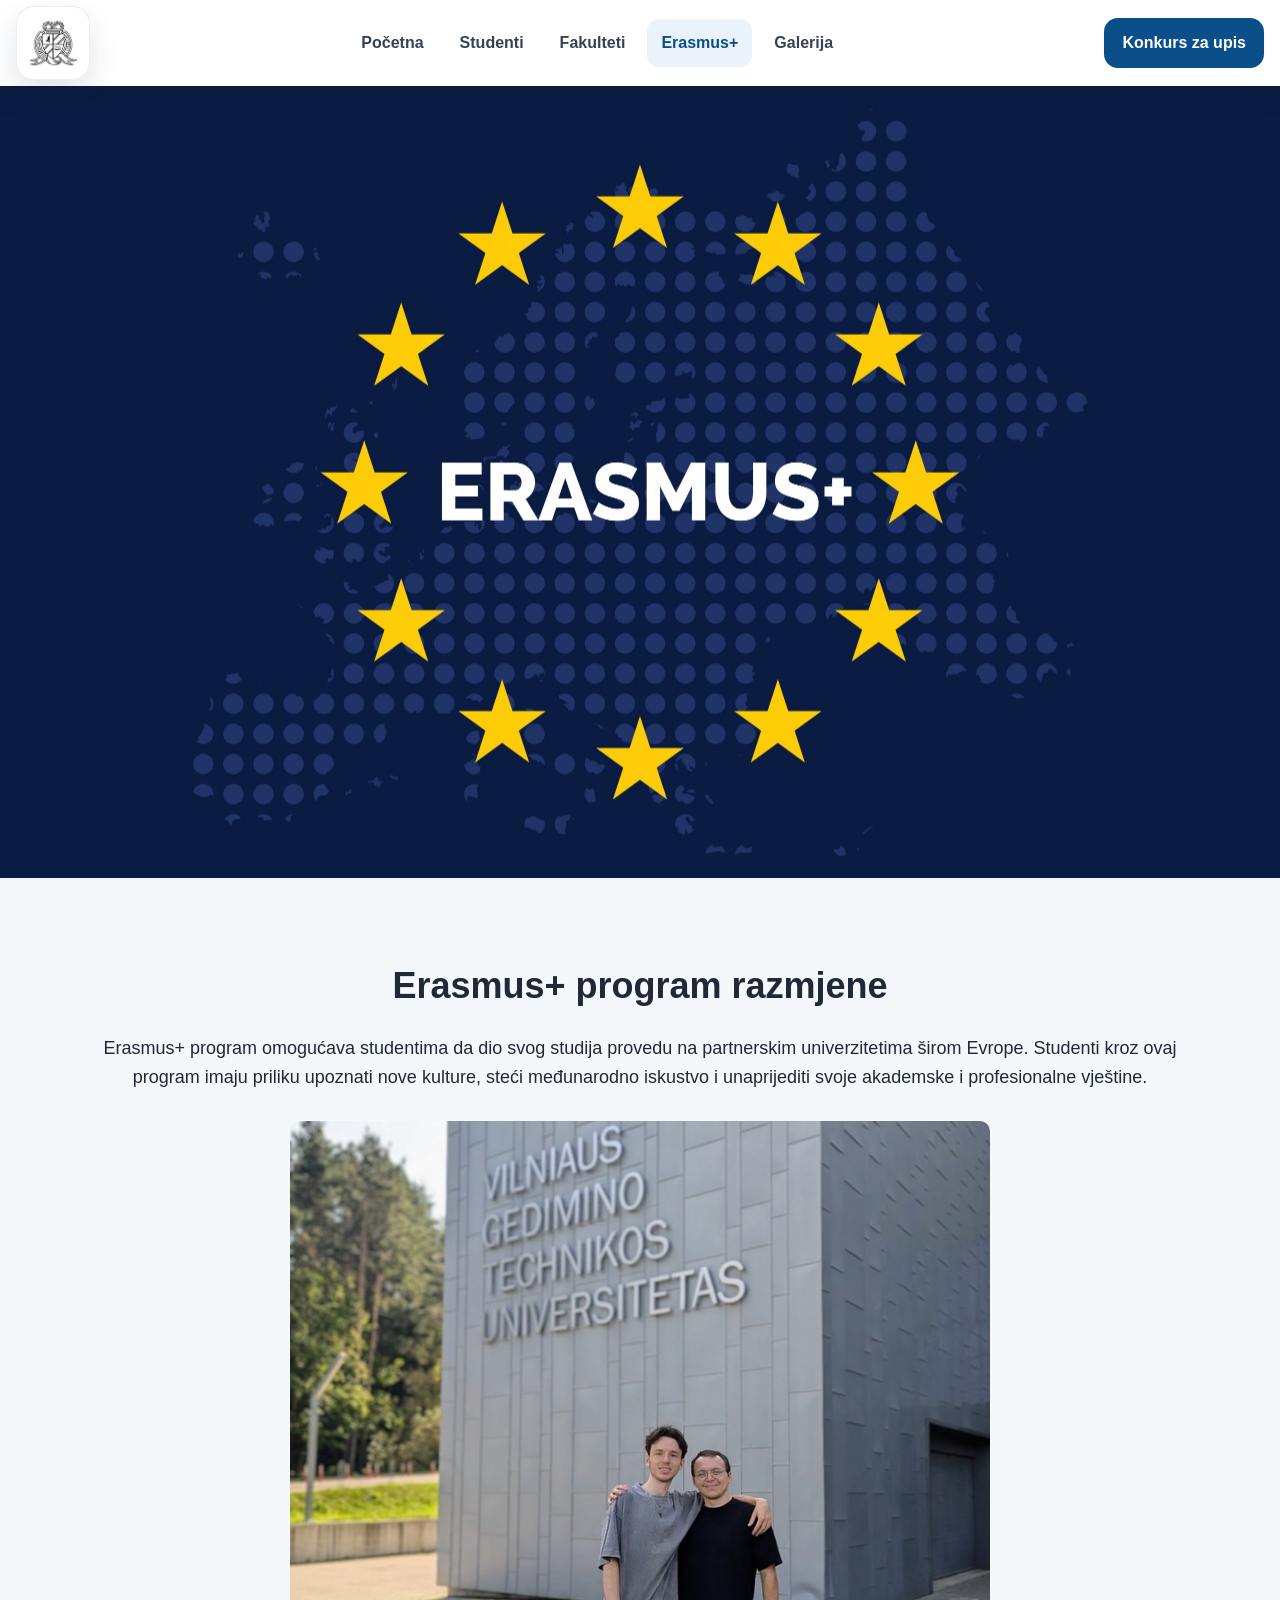
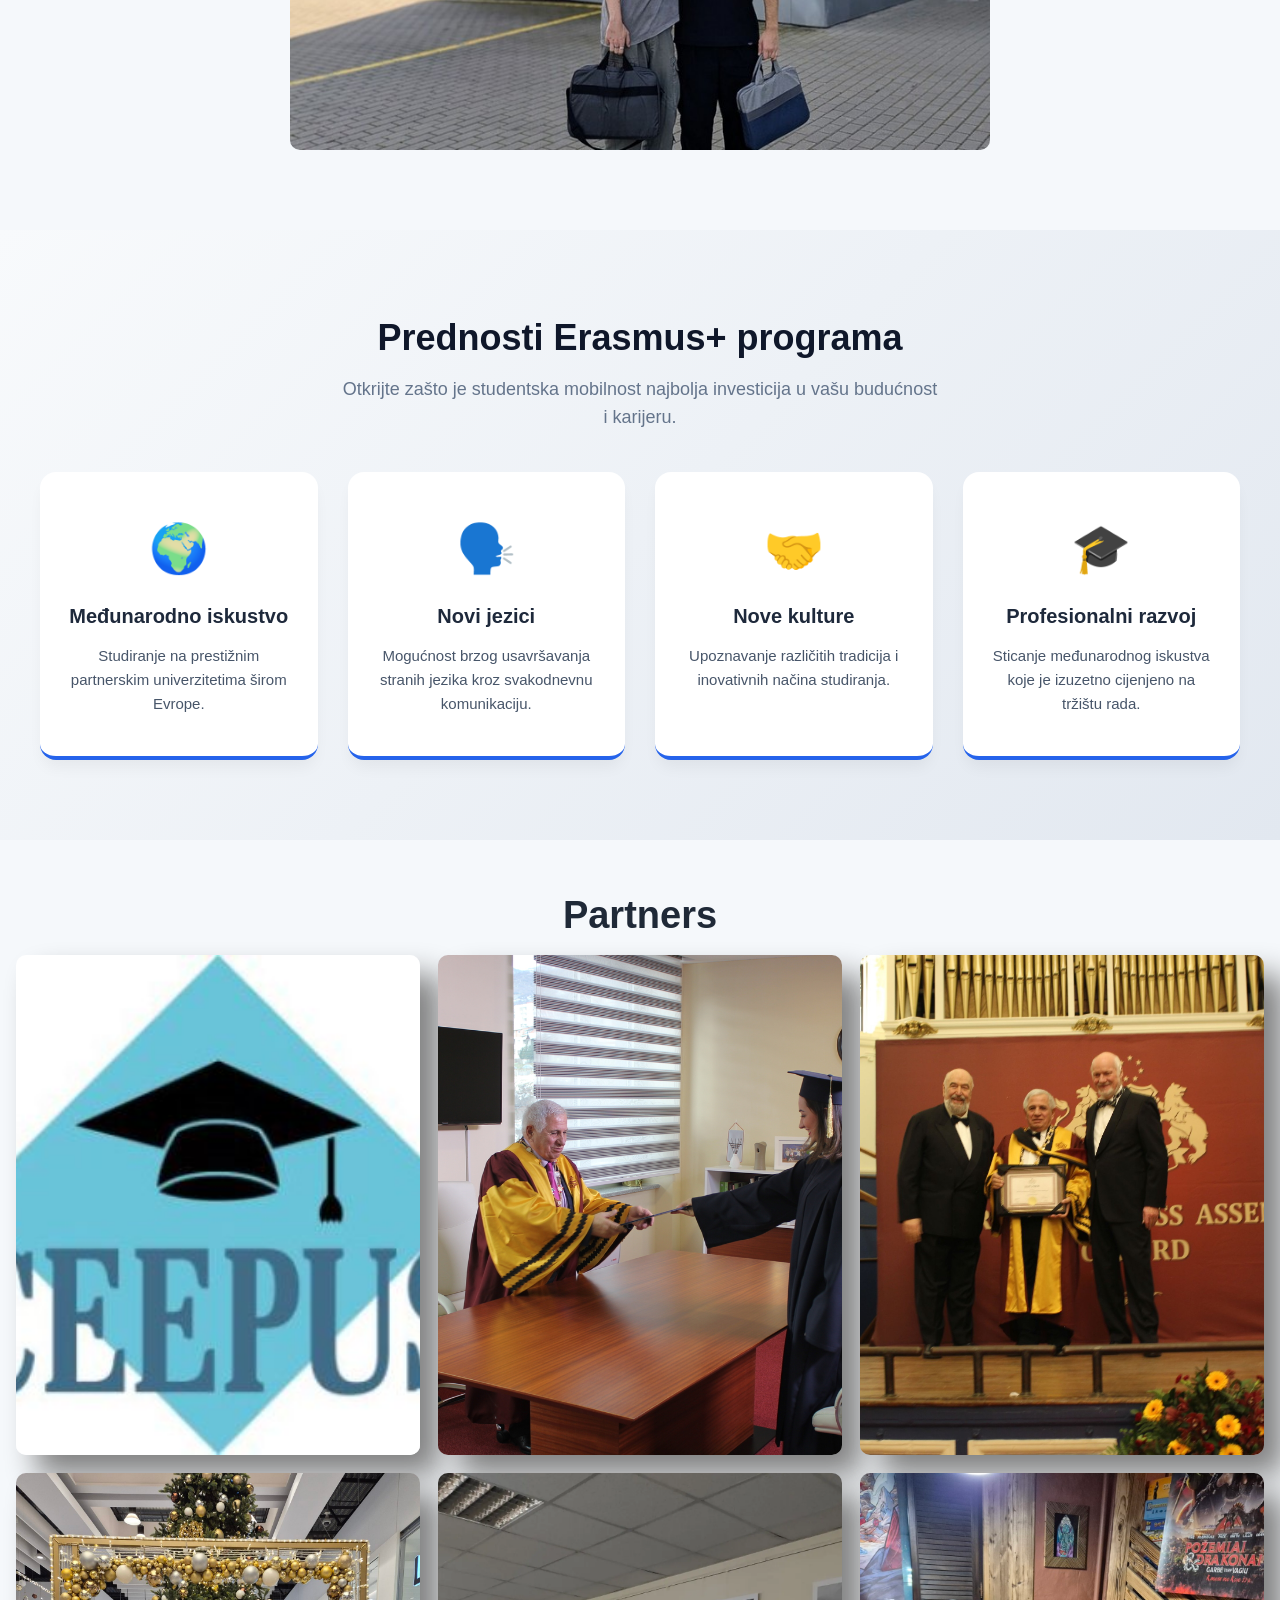
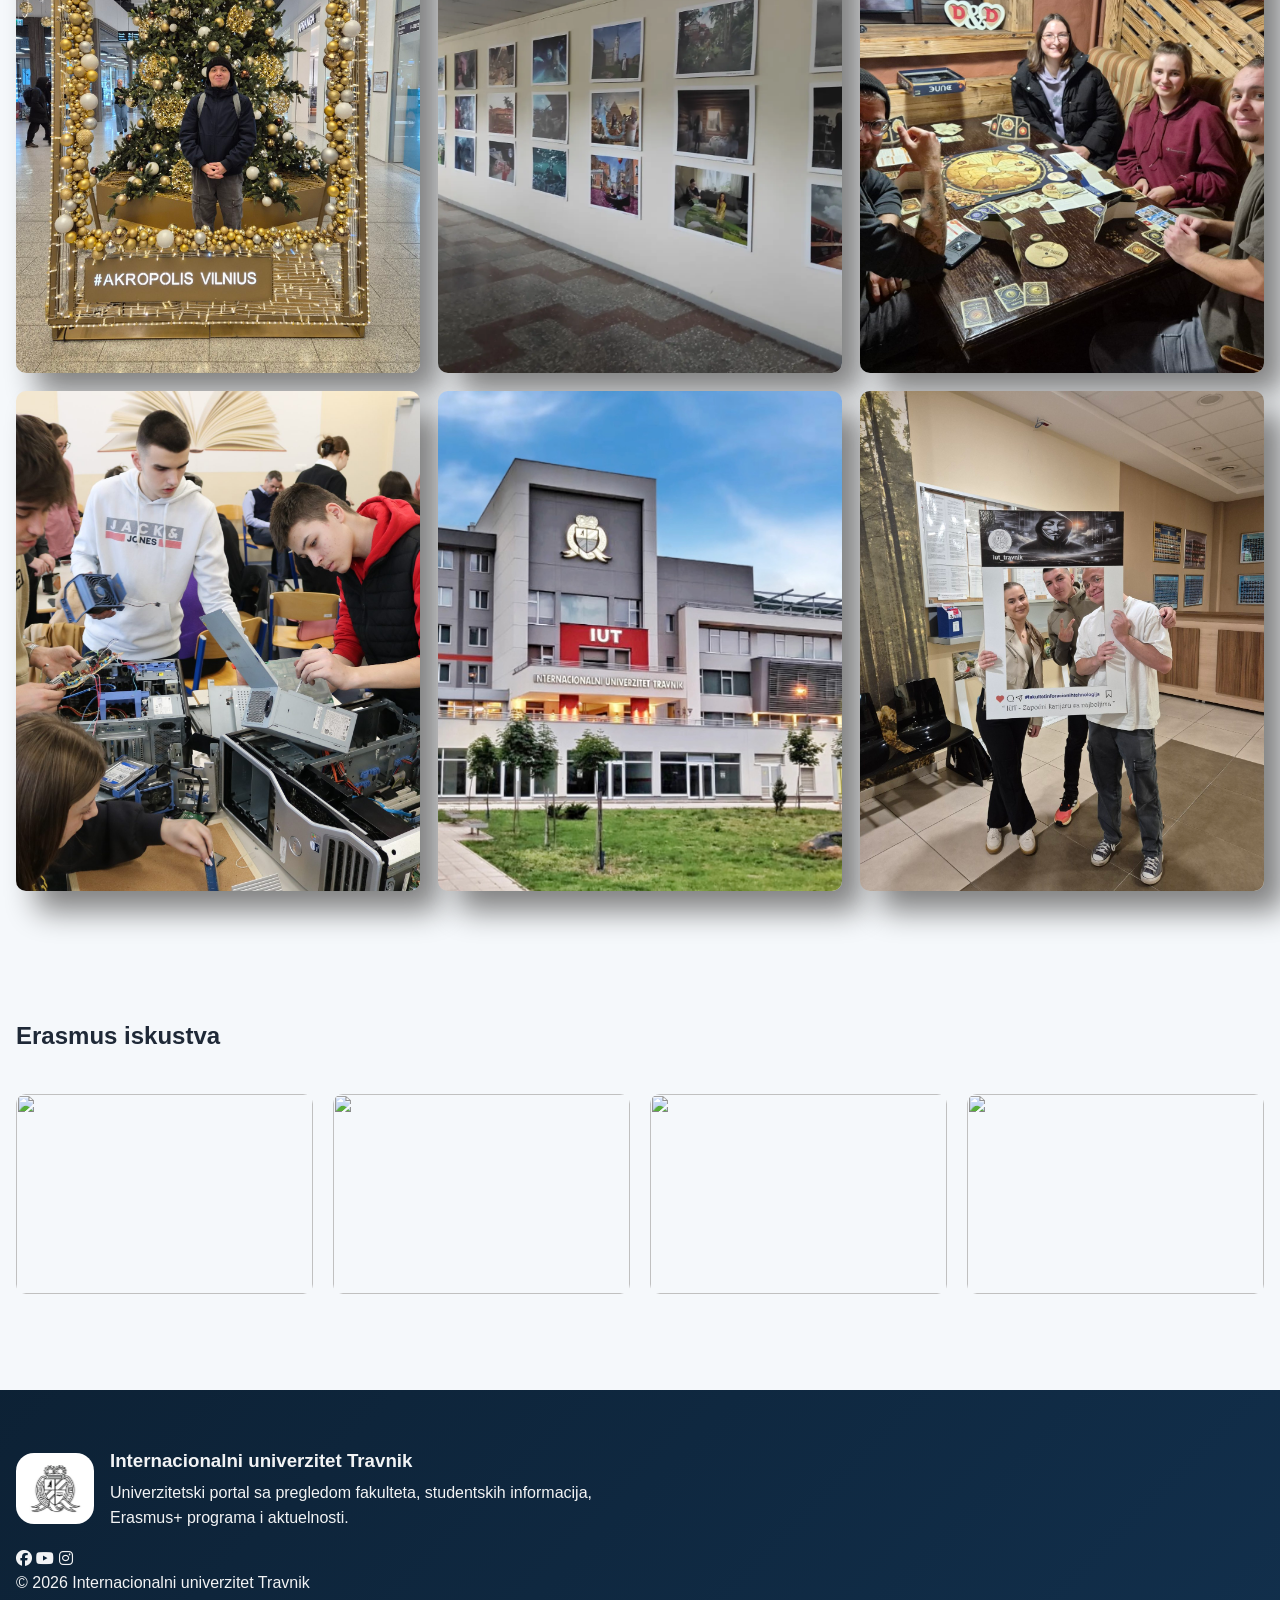
==== erasmus.html @ 61467152 "Pushed code on git" ====
<!doctype html>
<html lang="bs">
  <head>
    <meta charset="UTF-8" />
    <meta name="viewport" content="width=device-width, initial-scale=1.0" />
    <title>Erasmus+ | IUT Travnik</title>

    <link rel="stylesheet" href="style.css" />

    <link
      rel="stylesheet"
      href="https://cdnjs.cloudflare.com/ajax/libs/font-awesome/6.5.0/css/all.min.css"
    />
  </head>

  <body>
    <!-- HEADER -->

    <header class="header">
      <div class="container header-inner">
        <a href="index.html" class="brand" aria-label="IUT Travnik početna">
          <div class="brand-logo-wrap">
            <img
              class="brand-logo"
              src="assets/iut.jpg"
              alt="IUT Travnik logo"
            />
          </div>
        </a>

        <nav class="main-nav" id="mainNav">
          <a href="index.html" class="nav-link">Početna</a>

          <a href="studenti.html" class="nav-link">Studenti</a>

          <a href="fakulteti.html" class="nav-link">Fakulteti</a>

          <a href="erasmus.html" class="nav-link active">Erasmus+</a>

          <a href="galerija.html" class="nav-link">Galerija</a>
        </nav>

        <div class="header-actions">
          <a href="studenti.html" class="header-btn"> Konkurs za upis </a>

          <button class="menu-toggle" id="menuToggle">☰</button>
        </div>
      </div>
    </header>

    <!-- HERO -->

    <section
      class="hero"
      style="
        background: url(&quot;assets/erasmus.jpg&quot;) center/cover no-repeat;
      "
    >
      <div class="container"></div>
    </section>

    <!-- INTRO -->

    <section class="erasmus-intro">
      <div class="container">
        <h1>Erasmus+ program razmjene</h1>

        <p>
          Erasmus+ program omogućava studentima da dio svog studija provedu na
          partnerskim univerzitetima širom Evrope. Studenti kroz ovaj program
          imaju priliku upoznati nove kulture, steći međunarodno iskustvo i
          unaprijediti svoje akademske i profesionalne vještine.
        </p>

        <img
          src="assets/emir i ja.jpg"
          style="margin: 0 auto"
          alt="Erasmus studenti"
        />
      </div>
    </section>

    <section
      class="erasmus-benefits"
      style="
        background: linear-gradient(135deg, #f8fafc, #e2e8f0);
        padding: 80px 20px;
        font-family: &quot;Segoe UI&quot;, Tahoma, Geneva, Verdana, sans-serif;
      "
    >
      <!-- css da se isproba inline i internal-->
      <style>
        .benefits-grid {
          display: grid;
          grid-template-columns: repeat(auto-fit, minmax(250px, 1fr));
          gap: 30px;
          margin-top: 40px;
        }
        .benefit-card {
          background: #ffffff;
          padding: 40px 25px;
          border-radius: 16px;
          box-shadow: 0 10px 15px -3px rgba(0, 0, 0, 0.05);
          text-align: center;
          transition:
            transform 0.3s ease,
            box-shadow 0.3s ease;
          border-bottom: 4px solid #2563eb;
        }
        .benefit-card:hover {
          transform: translateY(-10px);
          box-shadow: 0 20px 25px -5px rgba(0, 0, 0, 0.1);
        }
      </style>

      <div
        class="container"
        style="max-width: 1200px; margin: 0 auto; text-align: center"
      >
        <h2
          style="
            color: #0f172a;
            font-size: 36px;
            font-weight: 800;
            margin-bottom: 10px;
          "
        >
          Prednosti Erasmus+ programa
        </h2>
        <p
          style="
            color: #64748b;
            font-size: 18px;
            margin-top: 0;
            max-width: 600px;
            margin: 0 auto;
          "
        >
          Otkrijte zašto je studentska mobilnost najbolja investicija u vašu
          budućnost i karijeru.
        </p>

        <div class="benefits-grid">
          <!-- Kartica 1 -->
          <div class="benefit-card">
            <div style="font-size: 48px; margin-bottom: 15px">🌍</div>
            <h3
              style="
                color: #1e293b;
                font-size: 20px;
                margin-bottom: 12px;
                font-weight: 600;
              "
            >
              Međunarodno iskustvo
            </h3>
            <p
              style="
                color: #475569;
                font-size: 15px;
                line-height: 1.6;
                margin: 0;
              "
            >
              Studiranje na prestižnim partnerskim univerzitetima širom Evrope.
            </p>
          </div>

          <!-- Kartica 2 -->
          <div class="benefit-card">
            <div style="font-size: 48px; margin-bottom: 15px">🗣️</div>
            <h3
              style="
                color: #1e293b;
                font-size: 20px;
                margin-bottom: 12px;
                font-weight: 600;
              "
            >
              Novi jezici
            </h3>
            <p
              style="
                color: #475569;
                font-size: 15px;
                line-height: 1.6;
                margin: 0;
              "
            >
              Mogućnost brzog usavršavanja stranih jezika kroz svakodnevnu
              komunikaciju.
            </p>
          </div>

          <!-- Kartica 3 -->
          <div class="benefit-card">
            <div style="font-size: 48px; margin-bottom: 15px">🤝</div>
            <h3
              style="
                color: #1e293b;
                font-size: 20px;
                margin-bottom: 12px;
                font-weight: 600;
              "
            >
              Nove kulture
            </h3>
            <p
              style="
                color: #475569;
                font-size: 15px;
                line-height: 1.6;
                margin: 0;
              "
            >
              Upoznavanje različitih tradicija i inovativnih načina studiranja.
            </p>
          </div>

          <!-- Kartica 4 -->
          <div class="benefit-card">
            <div style="font-size: 48px; margin-bottom: 15px">🎓</div>
            <h3
              style="
                color: #1e293b;
                font-size: 20px;
                margin-bottom: 12px;
                font-weight: 600;
              "
            >
              Profesionalni razvoj
            </h3>
            <p
              style="
                color: #475569;
                font-size: 15px;
                line-height: 1.6;
                margin: 0;
              "
            >
              Sticanje međunarodnog iskustva koje je izuzetno cijenjeno na
              tržištu rada.
            </p>
          </div>
        </div>
      </div>
    </section>

    <section class="section">
      <h2 style="text-align: center; font-size: 38px; padding-bottom: 10px">
        Partners
      </h2>
      <div class="container grid">
        <img class="img" src="assets/ceepus-logo1-300x300.jpg" />
        <img class="img" src="assets/slide3.jpg" />
        <img class="img" src="assets/slide4.jpg" />
        <img class="img" src="assets/studenti 2.jpg" />
        <img class="img" src="assets/slike.jpg" />
        <img class="img" src="assets/ja.jpg" />
        <img class="img" src="assets/studenti 4.jpg" />
        <img class="img" src="assets/faks.jpg" />
        <img class="img" src="assets/studenti.jpg" />
      </div>
    </section>

    <section class="erasmus-gallery">
      <div class="container">
        <h2>Erasmus iskustva</h2>

        <div class="gallery-grid">
          <img src="assets/erasmus2.jpg" />

          <img src="assets/erasmus3.jpg" />

          <img src="assets/erasmus4.jpg" />

          <img src="assets/erasmus5.jpg" />
        </div>
      </div>
    </section>

    <!-- FOOTER -->

    <footer class="footer">
      <div class="container">
        <div class="footer-brand">
          <img src="assets/iut.jpg" alt="IUT Travnik logo" />

          <div>
            <h3>Internacionalni univerzitet Travnik</h3>

            <p>
              Univerzitetski portal sa pregledom fakulteta, studentskih
              informacija, Erasmus+ programa i aktuelnosti.
            </p>
          </div>
        </div>

        <div class="footer-social">
          <a href="#"><i class="fab fa-facebook"></i></a>

          <a href="#"><i class="fab fa-youtube"></i></a>

          <a href="#"><i class="fab fa-instagram"></i></a>
        </div>

        <p class="footer-copy">© 2026 Internacionalni univerzitet Travnik</p>
      </div>
    </footer>

    <script src="app.js"></script>
  </body>
</html>
---- style.css ----
:root {
  --primary: #0b4f8a;
  --primary-dark: #08365d;
  --primary-soft: #eaf3fb;
  --accent: #d8a11c;
  --accent-soft: #fff4d4;
  --text: #1f2937;
  --muted: #5f6b7a;
  --line: #d8e0e8;
  --bg: #f5f8fb;
  --white: #ffffff;
  --shadow: 0 16px 40px rgba(12, 40, 70, 0.12);
  --radius: 18px;
  --transition: 0.28s ease;
  --max: 1320px;
}

* {
  margin: 0;
  padding: 0;
  box-sizing: border-box;
}

li {
  list-style: none;
}

html {
  scroll-behavior: smooth;
}

body {
  font-family: Arial, Helvetica, sans-serif;
  background: var(--bg);
  color: var(--text);
  line-height: 1.55;
  overflow-x: hidden;
}

a {
  color: inherit;
  text-decoration: none;
}

img {
  max-width: 100%;
  display: block;
}

button,
input,
textarea {
  font: inherit;
}

.container {
  width: min(var(--max), calc(100% - 2rem));
  margin: 0 auto;
}

/* HEADER */

.header {
  background: rgba(255, 255, 255, 0.96);
  backdrop-filter: blur(10px);
  position: sticky;
  top: 0;
  z-index: 1000;
  box-shadow: 0 8px 30px rgba(10, 31, 53, 0.08);
}

.header-inner {
  min-height: 86px;
  display: flex;
  align-items: center;
  justify-content: space-between;
  gap: 20px;
}

.brand {
  display: flex;
  align-items: center;
  flex-shrink: 0;
}

.brand-logo-wrap {
  width: 74px;
  height: 74px;
  border-radius: 18px;
  background: white;
  display: flex;
  align-items: center;
  justify-content: center;
  box-shadow: 0 14px 30px rgba(13, 43, 72, 0.12);
  border: 1px solid rgba(13, 43, 72, 0.08);
  overflow: hidden;
}

.brand-logo,
.logo {
  width: 60px;
  height: auto;
  object-fit: contain;
}

.main-nav,
.nav {
  display: flex;
  align-items: center;
  justify-content: center;
  gap: 8px;
  flex: 1;
  flex-wrap: wrap;
}

.nav-link,
.nav a {
  padding: 12px 14px;
  border-radius: 12px;
  font-weight: 700;
  color: #344256;
  transition: var(--transition);
}

.nav-link:hover,
.nav-link.active,
.nav a:hover,
.nav a.active {
  background: var(--primary-soft);
  color: var(--primary);
}

.header-actions {
  display: flex;
  align-items: center;
  justify-content: flex-end;
  gap: 12px;
  flex-shrink: 0;
}

.header-btn,
.hero-btn,
.section-link,
.news-link,
.footer-cta {
  display: inline-flex;
  align-items: center;
  justify-content: center;
  gap: 8px;
  border: none;
  cursor: pointer;
  transition: var(--transition);
  font-weight: 700;
}

.header-btn,
.hero-btn.primary,
.footer-cta {
  background: var(--primary);
  color: white;
  padding: 13px 18px;
  border-radius: 14px;
}

.hero-btn.secondary,
.section-link,
.news-link {
  background: white;
  color: var(--primary-dark);
  border: 1px solid var(--line);
  padding: 13px 18px;
  border-radius: 14px;
}

.header-btn:hover,
.hero-btn:hover,
.section-link:hover,
.news-link:hover,
.footer-cta:hover {
  transform: translateY(-2px);
}

.menu-toggle,
#menuBtn {
  display: none;
  width: 50px;
  height: 50px;
  border-radius: 14px;
  border: 1px solid var(--line);
  background: white;
  font-size: 1.4rem;
  cursor: pointer;
  align-items: center;
  justify-content: center;
}

/* HERO */

.hero {
  position: relative;
  background: url("assets/slide4.jpg") center/cover no-repeat;
  color: white;
  min-height: 88vh;
  display: flex;
  align-items: center;
  padding: 80px 0 64px;
  overflow: hidden;
}

.hero-overlay {
  position: absolute;
  inset: 0;
  background:
    linear-gradient(115deg, rgba(8, 29, 49, 0.72), rgba(11, 79, 138, 0.52)),
    linear-gradient(to top, rgba(8, 29, 49, 0.18), rgba(8, 29, 49, 0.08));
  z-index: 1;
}

.hero .container {
  position: relative;
  z-index: 2;
}

.hero-grid {
  display: grid;
  grid-template-columns: 1.08fr 0.92fr;
  gap: 28px;
  align-items: center;
}

.hero-copy {
  padding: 10px 0;
}

.hero-tag {
  display: inline-flex;
  align-items: center;
  gap: 10px;
  padding: 10px 15px;
  border-radius: 999px;
  background: rgba(255, 255, 255, 0.14);
  border: 1px solid rgba(255, 255, 255, 0.16);
  margin-bottom: 20px;
  font-weight: 700;
  backdrop-filter: blur(10px);
}

.hero h1 {
  font-size: clamp(2.6rem, 5vw, 4.6rem);
  line-height: 0.98;
  margin-bottom: 18px;
  max-width: 760px;
  letter-spacing: -1px;
  text-shadow: 0 6px 18px rgba(0, 0, 0, 0.18);
}

.hero p {
  max-width: 720px;
  color: rgba(255, 255, 255, 0.94);
  font-size: 1.08rem;
  line-height: 1.9;
  margin-bottom: 28px;
}

.hero-actions {
  display: flex;
  gap: 14px;
  flex-wrap: wrap;
  margin-bottom: 30px;
}

.hero-stats {
  display: grid;
  grid-template-columns: repeat(4, 1fr);
  gap: 14px;
}

.stat-box,
.news-card,
.feature-card,
.faculty-card,
.erasmus-card,
.gallery-card,
.hero-panel,
.footer-card,
.mid-card,
.card {
  background: white;
  border-radius: var(--radius);
  box-shadow: var(--shadow);
  border: 1px solid rgba(10, 31, 53, 0.06);
}

.stat-box {
  padding: 18px;
  background: rgba(255, 255, 255, 0.15);
  border: 1px solid rgba(255, 255, 255, 0.16);
  backdrop-filter: blur(12px);
}

.stat-box strong {
  display: block;
  font-size: 1.5rem;
  margin-bottom: 8px;
  color: white;
}

.stat-box span {
  font-size: 0.93rem;
  color: rgba(255, 255, 255, 0.9);
  line-height: 1.6;
}

.hero-panel {
  padding: 22px;
  color: var(--text);
  display: grid;
  gap: 18px;
  position: relative;
  overflow: hidden;
  background: rgba(255, 255, 255, 0.98);
  border-radius: 22px;
  box-shadow: 0 24px 60px rgba(8, 29, 49, 0.18);
  border: 1px solid rgba(255, 255, 255, 0.45);
}

.hero-panel::before {
  content: "";
  position: absolute;
  inset: 0 0 auto 0;
  height: 6px;
  background: linear-gradient(90deg, var(--primary), var(--accent));
}

.panel-top {
  display: flex;
  justify-content: space-between;
  gap: 16px;
  align-items: flex-start;
}

.panel-top h2 {
  color: var(--primary-dark);
  font-size: 1.5rem;
  margin-bottom: 8px;
}

.panel-top p {
  color: var(--muted);
  margin: 0;
  line-height: 1.7;
}

.panel-label {
  padding: 8px 12px;
  background: var(--accent-soft);
  color: #8f6510;
  border-radius: 999px;
  font-weight: 700;
  font-size: 0.85rem;
  white-space: nowrap;
}

.panel-media-grid {
  display: grid;
  grid-template-columns: 1.15fr 0.85fr;
  gap: 12px;
}

.panel-media-main,
.panel-media-side {
  border-radius: 18px;
  overflow: hidden;
  min-height: 220px;
}

.panel-media-main img,
.panel-media-side img {
  width: 100%;
  height: 100%;
  object-fit: cover;
  transition: transform 0.8s ease;
}

.hero-panel:hover img,
.gallery-card:hover img,
.mid-card:hover img {
  transform: scale(1.04);
}

.panel-grid {
  display: grid;
  grid-template-columns: repeat(2, 1fr);
  gap: 12px;
}

.panel-mini {
  background: #f8fbfd;
  border-radius: 14px;
  padding: 15px;
  border: 1px solid var(--line);
}

.panel-mini strong {
  display: block;
  margin-bottom: 6px;
  color: var(--primary-dark);
}

.panel-mini span {
  color: var(--muted);
  line-height: 1.65;
  font-size: 0.95rem;
}

/* SECTIONS */

.section {
  padding: 46px 0;
}

.section-head {
  display: flex;
  justify-content: space-between;
  gap: 18px;
  align-items: end;
  margin-bottom: 22px;
  flex-wrap: wrap;
}

.section-head h2 {
  font-size: clamp(1.7rem, 3vw, 2.5rem);
  color: var(--primary-dark);
  margin-bottom: 8px;
}

.section-head p {
  color: var(--muted);
  max-width: 820px;
  line-height: 1.75;
}

.feature-grid,
.news-grid,
.faculty-grid,
.erasmus-grid,
.gallery-grid,
.mid-grid,
.grid {
  display: grid;
  gap: 18px;
}

.feature-grid {
  grid-template-columns: repeat(3, 1fr);
}

.news-grid {
  grid-template-columns: repeat(3, 1fr);
}

.faculty-grid {
  grid-template-columns: repeat(3, 1fr);
}

.erasmus-grid {
  grid-template-columns: repeat(4, 1fr);
}

.gallery-grid {
  grid-template-columns: repeat(5, 1fr);
}

.mid-grid,
.mid {
  display: grid;
  grid-template-columns: 1.05fr 0.95fr;
  gap: 18px;
  align-items: center;
}

.grid {
  grid-template-columns: repeat(3, 1fr);
}

.feature-card,
.news-card,
.faculty-card,
.erasmus-card,
.card {
  padding: 22px;
  transition: var(--transition);
  position: relative;
  overflow: hidden;
}

.feature-card::before,
.news-card::before,
.faculty-card::before,
.erasmus-card::before {
  content: "";
  position: absolute;
  inset: 0 auto 0 0;
  width: 5px;
  background: linear-gradient(180deg, var(--primary), var(--accent));
}

.feature-card:hover,
.news-card:hover,
.faculty-card:hover,
.erasmus-card:hover,
.footer-card:hover,
.mid-card:hover,
.card:hover {
  transform: translateY(-5px);
}

.feature-icon {
  width: 54px;
  height: 54px;
  border-radius: 16px;
  display: grid;
  place-items: center;
  background: linear-gradient(135deg, #eef5fb, #fff5da);
  font-size: 1.4rem;
  margin-bottom: 16px;
}

.feature-card h3,
.news-card h3,
.faculty-card h3,
.erasmus-card h3,
.card h3 {
  color: var(--primary-dark);
  margin-bottom: 10px;
  font-size: 1.18rem;
  line-height: 1.35;
}

.feature-card p,
.news-card p,
.faculty-card p,
.erasmus-card p,
.card p {
  color: var(--muted);
  line-height: 1.78;
  margin-bottom: 16px;
}

.news-badge,
.faculty-badge,
.erasmus-badge {
  display: inline-flex;
  width: fit-content;
  padding: 8px 12px;
  border-radius: 999px;
  font-size: 0.82rem;
  font-weight: 700;
  margin-bottom: 12px;
}

.news-badge {
  background: var(--primary-soft);
  color: var(--primary);
}

.faculty-badge {
  background: #eef4fb;
  color: var(--primary-dark);
}

.erasmus-badge {
  background: var(--accent-soft);
  color: #7a5f15;
}

.faculty-card ul {
  list-style: none;
  display: grid;
  gap: 8px;
  color: #415163;
  margin-bottom: 16px;
}

.faculty-card li::before {
  content: "• ";
  color: var(--accent);
  font-weight: bold;
}

/* MID SECTION */

.mid-card {
  overflow: hidden;
  transition: var(--transition);
}

.mid-card-image {
  min-height: 330px;
  overflow: hidden;
}

.mid-card-image img,
.mid img {
  width: 100%;
  height: 100%;
  object-fit: cover;
  transition: transform 0.8s ease;
  border-radius: 18px;
}

.mid-card-content {
  padding: 24px;
}

.mid-card-content h3,
.mid h2 {
  color: var(--primary-dark);
  font-size: 1.4rem;
  margin-bottom: 10px;
}

.mid-card-content p,
.mid p {
  color: var(--muted);
  line-height: 1.8;
  margin-bottom: 16px;
}

.mid-mini-grid {
  display: grid;
  grid-template-columns: repeat(2, 1fr);
  gap: 12px;
}

.mid-mini {
  padding: 14px;
  border-radius: 14px;
  background: #f8fbfd;
  border: 1px solid var(--line);
}

.mid-mini strong {
  display: block;
  color: var(--primary-dark);
  margin-bottom: 6px;
}

/* GALLERY */

.gallery-card {
  overflow: hidden;
  position: relative;
  min-height: 250px;
}

.gallery-card img {
  width: 100%;
  height: 100%;
  object-fit: cover;
  transition: transform 0.7s ease;
}

.gallery-overlay {
  position: absolute;
  inset: auto 0 0 0;
  padding: 18px;
  color: white;
  background: linear-gradient(
    to top,
    rgba(8, 54, 93, 0.76),
    rgba(8, 54, 93, 0)
  );
}

.gallery-overlay strong {
  display: block;
  margin-bottom: 6px;
  font-size: 1.05rem;
}

/* FOOTER */

.footer {
  margin-top: 16px;
  background: linear-gradient(
    135deg,
    rgba(8, 29, 49, 0.98),
    rgba(13, 43, 72, 0.98)
  );
  color: rgba(255, 255, 255, 0.95);
  padding: 56px 0 26px;
  position: relative;
  overflow: hidden;
}

.footer-top {
  display: grid;
  grid-template-columns: 1.2fr 0.8fr;
  gap: 20px;
  margin-bottom: 22px;
}

.footer-card {
  background: rgba(255, 255, 255, 0.06);
  border: 1px solid rgba(255, 255, 255, 0.12);
  backdrop-filter: blur(12px);
  padding: 24px;
  transition: var(--transition);
}

.footer-mini-topbar {
  margin-bottom: 16px;
  padding: 14px 16px;
  border-radius: 16px;
  background: rgba(255, 255, 255, 0.07);
  border: 1px solid rgba(255, 255, 255, 0.1);
  display: flex;
  justify-content: space-between;
  align-items: center;
  gap: 14px;
  flex-wrap: wrap;
}

.footer-mini-topbar-left,
.footer-mini-topbar-right {
  display: flex;
  align-items: center;
  gap: 12px;
  flex-wrap: wrap;
}

.footer-mini-link,
.footer-mini-info {
  color: rgba(255, 255, 255, 0.86);
  font-size: 0.92rem;
}

.footer-brand {
  display: flex;
  align-items: center;
  gap: 16px;
  margin-bottom: 16px;
}

.footer-brand img {
  width: 78px;
  height: auto;
  border-radius: 18px;
  background: white;
  padding: 8px;
  flex-shrink: 0;
}

.footer-brand div {
  display: flex;
  flex-direction: column;
  justify-content: center;
}

.footer-brand h3 {
  margin-bottom: 6px;
}

.footer-brand p {
  margin: 0;
  max-width: 520px;
}

.footer-card h3 {
  font-size: 1.55rem;
  margin-bottom: 10px;
}

.footer-card p,
.footer-card li,
.footer-card a {
  color: rgba(255, 255, 255, 0.86);
  line-height: 1.8;
}

.footer-links-grid {
  display: grid;
  grid-template-columns: repeat(3, 1fr);
  gap: 16px;
  margin-top: 18px;
}

.footer-column h4 {
  margin-bottom: 12px;
  font-size: 1rem;
  color: white;
}

.footer-column ul {
  list-style: none;
  display: grid;
  gap: 8px;
}

.footer-column a:hover,
.footer-mini-link:hover {
  color: #ffe4a0;
}

.footer-contact-list {
  list-style: none;
  display: grid;
  gap: 12px;
  margin-bottom: 16px;
}

.footer-contact-list li {
  display: flex;
  gap: 12px;
  align-items: flex-start;
}

.footer-contact-list span {
  width: 40px;
  height: 40px;
  border-radius: 12px;
  background: rgba(255, 255, 255, 0.1);
  display: grid;
  place-items: center;
  flex-shrink: 0;
}

.footer-bottom {
  padding-top: 18px;
  border-top: 1px solid rgba(255, 255, 255, 0.12);
  display: flex;
  justify-content: space-between;
  gap: 16px;
  align-items: center;
  flex-wrap: wrap;
}

.footer-socials {
  display: flex;
  gap: 10px;
  flex-wrap: wrap;
}

.footer-socials a {
  width: 46px;
  height: 46px;
  border-radius: 14px;
  display: flex;
  align-items: center;
  justify-content: center;
  background: rgba(255, 255, 255, 0.08);
  border: 1px solid rgba(255, 255, 255, 0.12);
  transition: var(--transition);
  font-size: 18px;
  color: rgb(187, 39, 39);
}

.footer-socials a:hover {
  transform: translateY(-4px);
  background: var(--accent);
  color: #111827;
  box-shadow: 0 10px 24px rgba(216, 161, 28, 0.28);
}

/* REVEAL */

.reveal {
  opacity: 1;
  transform: none;
}

/* RESPONSIVE */

@media (max-width: 1200px) {
  .hero-grid,
  .feature-grid,
  .news-grid,
  .faculty-grid,
  .erasmus-grid,
  .gallery-grid,
  .footer-top,
  .mid-grid,
  .mid,
  .grid {
    grid-template-columns: repeat(2, 1fr);
  }

  .hero-stats {
    grid-template-columns: repeat(2, 1fr);
  }

  .gallery-grid {
    grid-template-columns: repeat(3, 1fr);
  }
}

@media (max-width: 980px) {
  .header-inner {
    min-height: 80px;
  }

  .main-nav,
  .nav {
    position: fixed;
    left: 0;
    right: 0;
    top: 80px;
    background: white;
    border-top: 1px solid var(--line);
    border-bottom: 1px solid var(--line);
    padding: 18px 1rem 22px;
    flex-direction: column;
    align-items: stretch;
    transform: translateY(-140%);
    opacity: 0;
    pointer-events: none;
    transition: var(--transition);
    z-index: 999;
  }

  .main-nav.open,
  .nav.active {
    transform: translateY(0);
    opacity: 1;
    pointer-events: auto;
  }

  .nav-link,
  .nav a {
    width: 100%;
    text-align: center;
  }

  .header-btn {
    display: none;
  }

  .menu-toggle,
  #menuBtn {
    display: inline-flex;
  }

  .brand-logo-wrap {
    width: 60px;
    height: 60px;
  }

  .brand-logo,
  .logo {
    width: 50px;
  }

  .hero-grid {
    grid-template-columns: 1fr;
  }
}

@media (max-width: 760px) {
  .hero {
    min-height: auto;
    padding: 56px 0 42px;
  }

  .hero-grid,
  .feature-grid,
  .news-grid,
  .faculty-grid,
  .erasmus-grid,
  .gallery-grid,
  .hero-stats,
  .panel-media-grid,
  .panel-grid,
  .mid-grid,
  .mid,
  .mid-mini-grid,
  .footer-top,
  .footer-links-grid,
  .grid {
    grid-template-columns: 1fr;
  }

  .section-head,
  .panel-top,
  .footer-bottom {
    align-items: flex-start;
  }

  .header-inner {
    min-height: 76px;
  }

  .main-nav,
  .nav {
    top: 76px;
  }

  .brand-logo-wrap {
    width: 56px;
    height: 56px;
  }

  .brand-logo,
  .logo {
    width: 46px;
  }

  .gallery-grid {
    grid-template-columns: 1fr;
  }

  .hero h1 {
    font-size: 2.15rem;
  }

  .hero p {
    font-size: 0.98rem;
  }

  .hero-tag {
    font-size: 0.9rem;
    line-height: 1.4;
  }

  .section {
    padding: 36px 0;
  }

  .footer-brand {
    flex-direction: column;
    align-items: center;
    text-align: center;
  }

  .footer-brand div {
    align-items: center;
  }

  .footer-brand p {
    text-align: center;
    max-width: 100%;
  }
}

/* CARD HOVER ANIMATION */

.feature-card,
.faculty-card,
.news-card,
.erasmus-card,
.gallery-card {
  transition:
    transform 0.35s ease,
    box-shadow 0.35s ease;
}

.feature-card:hover,
.faculty-card:hover,
.news-card:hover,
.erasmus-card:hover,
.gallery-card:hover {
  transform: translateY(-10px) scale(1.02);
  box-shadow: 0 20px 50px rgba(0, 0, 0, 0.15);
}

/* IMAGE ZOOM */

.feature-card img,
.faculty-card img,
.news-card img,
.gallery-card img {
  transition: transform 0.5s ease;
}

.feature-card:hover img,
.faculty-card:hover img,
.news-card:hover img,
.gallery-card:hover img {
  transform: scale(1.08);
}

/* ========================= */
/* ERASMUS PAGE STYLE */
/* ========================= */

.erasmus-section {
  padding: 80px 10%;
  background: #f9fafb;
}

.erasmus-section:nth-child(even) {
  background: #ffffff;
}

.erasmus-container {
  display: grid;
  grid-template-columns: 1fr 1fr;
  gap: 40px;
  align-items: center;
}

.erasmus-text h2 {
  font-size: 32px;
  margin-bottom: 20px;
  color: #111;
}

.erasmus-text p {
  font-size: 16px;
  line-height: 1.7;
  color: #555;
  margin-bottom: 15px;
}

.erasmus-image img {
  width: 100%;
  border-radius: 10px;
  object-fit: cover;
}

/* LIST STYLE */

.erasmus-list {
  margin-top: 15px;
  padding-left: 20px;
}

.erasmus-list li {
  margin-bottom: 8px;
  color: #444;
}

/* STUDENT EXPERIENCE CARDS */

.experience-grid {
  display: grid;
  grid-template-columns: repeat(3, 1fr);
  gap: 25px;
  margin-top: 40px;
}

.experience-card {
  background: white;
  padding: 25px;
  border-radius: 10px;
  box-shadow: 0 10px 25px rgba(0, 0, 0, 0.08);
  transition: 0.3s;
}

.experience-card:hover {
  transform: translateY(-5px);
}

.experience-card h3 {
  margin-bottom: 10px;
  font-size: 20px;
}

.experience-card p {
  font-size: 15px;
  color: #555;
  line-height: 1.6;
}

/* RESPONSIVE */

@media (max-width: 900px) {
  .erasmus-container {
    grid-template-columns: 1fr;
  }

  .experience-grid {
    grid-template-columns: 1fr;
  }
}

/* ========================= */
/* ERASMUS PAGE */
/* ========================= */

.erasmus-intro {
  padding: 80px 0;
}

.erasmus-intro .container {
  max-width: 1100px;
  margin: auto;
  text-align: center;
}

.erasmus-intro h1 {
  font-size: 36px;
  margin-bottom: 20px;
}

.erasmus-intro p {
  font-size: 18px;
  line-height: 1.6;
  margin-bottom: 30px;
}

.erasmus-intro img {
  width: 100%;
  max-width: 700px;
  border-radius: 10px;
}

/* BENEFITS */

.erasmus-benefits {
  padding: 80px 0;
  background: #f7f7f7;
}

.benefits-grid {
  display: grid;
  grid-template-columns: repeat(auto-fit, minmax(220px, 1fr));
  gap: 30px;
  margin-top: 40px;
}

.benefit-card {
  background: white;
  padding: 30px;
  border-radius: 10px;
  box-shadow: 0 5px 20px rgba(0, 0, 0, 0.08);
  text-align: center;
  transition: 0.3s;
}

.benefit-card:hover {
  transform: translateY(-5px);
}

/* PARTNERS */

.partners {
  padding: 80px 0;
}

.partners ul {
  margin-top: 30px;
  list-style: none;
  padding: 0;
}

.partners li {
  padding: 10px 0;
  border-bottom: 1px solid #eee;
  font-size: 18px;
}

/* STEPS */

.erasmus-steps {
  padding: 80px 0;
  background: #f7f7f7;
}

.erasmus-steps ol {
  margin-top: 30px;
  padding-left: 20px;
}

.erasmus-steps li {
  margin-bottom: 15px;
  font-size: 18px;
}

/* GALLERY */

.erasmus-gallery {
  padding: 80px 0;
}

.gallery-grid {
  display: grid;
  grid-template-columns: repeat(auto-fit, minmax(220px, 1fr));
  gap: 20px;
  margin-top: 40px;
}

.gallery-grid img {
  width: 100%;
  height: 200px;
  object-fit: cover;
  border-radius: 10px;
  transition: 0.3s;
}

.gallery-grid img:hover {
  transform: scale(1.05);
}

.img {
  width: 500px;
  height: 500px;
  object-fit: cover;
  box-shadow: 20px 20px 30px grey;
  border-radius: 10px;
}

.img:hover {
  transform: translateY(-10px) scale(1.02);
}

.img-index {
  object-fit: cover;
  width: 350px;
  height: 350px;
  border-radius: 10px;
  box-shadow: 20px 20px 30px grey;
}

.img-index:hover {
  transform: translateY(-10px) scale(1.02);
}

/* STUDENTI PAGE */

.student-section {
  padding: 60px 0;
}

.student-box {
  background: #fff;
  padding: 40px;
  border-radius: 10px;
  box-shadow: 0 10px 25px rgba(0, 0, 0, 0.08);
  margin-bottom: 40px;
}

.student-box h2 {
  font-size: 28px;
  margin-bottom: 15px;
  color: #0b3d91;
}

.student-box h3 {
  margin-top: 30px;
  margin-bottom: 10px;
  font-size: 20px;
  color: #333;
}

.student-box p {
  line-height: 1.7;
  color: #555;
  margin-bottom: 15px;
}

.student-box ul {
  margin-top: 10px;
  padding-left: 20px;
}

.student-box ul li {
  margin-bottom: 8px;
  color: #444;
}

/* highlight titles */

.cycle-title {
  font-size: 26px;
  margin-bottom: 20px;
  color: #0b3d91;
  border-left: 5px solid #0b3d91;
  padding-left: 12px;
}

/* responsive */

@media (max-width: 768px) {
  .student-box {
    padding: 25px;
  }

  .student-box h2 {
    font-size: 22px;
  }

  .cycle-title {
    font-size: 22px;
  }
}

.link-library {
  list-style: none;
  color: black;
}

.link-library:hover {
  color: rgb(229, 229, 188);
}

/* STATS SECTION */

.stats-section {
  padding: 80px 0;
  background: linear-gradient(135deg, #0b4f8a, #08365d);
  color: white;
  text-align: center;
}

.section-title {
  font-size: 2.5rem;
  margin-bottom: 10px;
}

.section-subtitle {
  max-width: 700px;
  margin: 0 auto 50px;
  opacity: 0.9;
}

.stats-grid {
  display: grid;
  grid-template-columns: repeat(4, 1fr);
  gap: 30px;
}

.stat-card {
  background: rgba(255, 255, 255, 0.08);
  padding: 35px;
  border-radius: 15px;
  backdrop-filter: blur(8px);
  transition: 0.3s;
}

.stat-card:hover {
  transform: translateY(-8px);
  background: rgba(255, 255, 255, 0.15);
}

.stat-card i {
  font-size: 40px;
  margin-bottom: 15px;
  color: #d8a11c;
}

.stat-card h3 {
  font-size: 36px;
  margin-bottom: 8px;
}

.stat-card p {
  opacity: 0.9;
}

/* RESPONSIVE */

@media (max-width: 900px) {
  .stats-grid {
    grid-template-columns: repeat(2, 1fr);
  }
}

@media (max-width: 500px) {
  .stats-grid {
    grid-template-columns: 1fr;
  }
}

/* CAMPUS LIFE SECTION */

.campus-life {
  padding: 80px 0;
  background: #f5f8fb;
}

.campus-header {
  text-align: center;
  margin-bottom: 50px;
}

.campus-header h2 {
  font-size: 2.4rem;
  margin-bottom: 10px;
}

.campus-header p {
  max-width: 700px;
  margin: auto;
  color: #555;
}

.campus-grid {
  display: grid;
  grid-template-columns: repeat(4, 1fr);
  gap: 25px;
}

.campus-card {
  position: relative;
  border-radius: 12px;
  overflow: hidden;
  cursor: pointer;
}

.campus-card img {
  width: 100%;
  height: 260px;
  object-fit: cover;
  transition: 0.4s;
}

.campus-overlay {
  position: absolute;
  bottom: 0;
  left: 0;
  right: 0;
  padding: 20px;
  background: linear-gradient(transparent, rgba(0, 0, 0, 0.7));
  color: white;
}

.campus-overlay h3 {
  margin: 0;
  font-size: 1.3rem;
}

.campus-card:hover img {
  transform: scale(1.1);
}

/* RESPONSIVE */

@media (max-width: 900px) {
  .campus-grid {
    grid-template-columns: repeat(2, 1fr);
  }
}

@media (max-width: 500px) {
  .campus-grid {
    grid-template-columns: 1fr;
  }
}
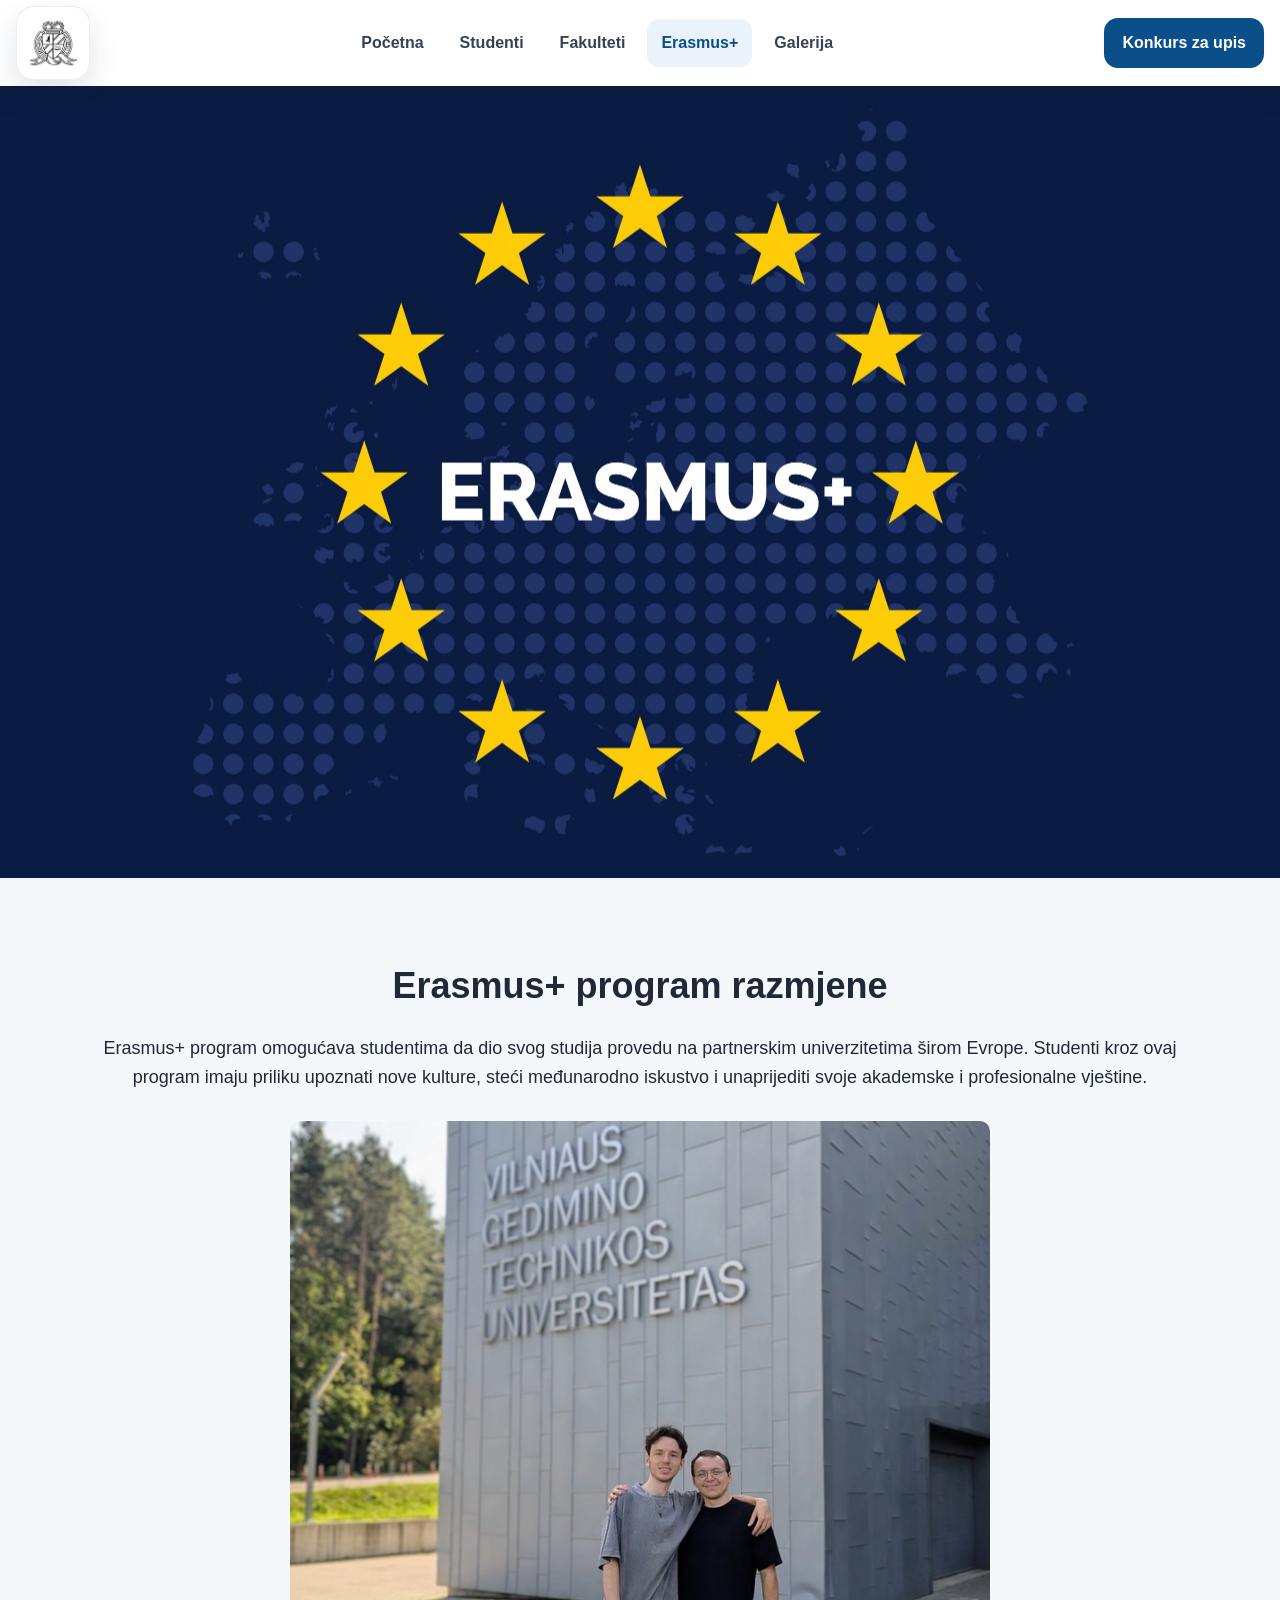
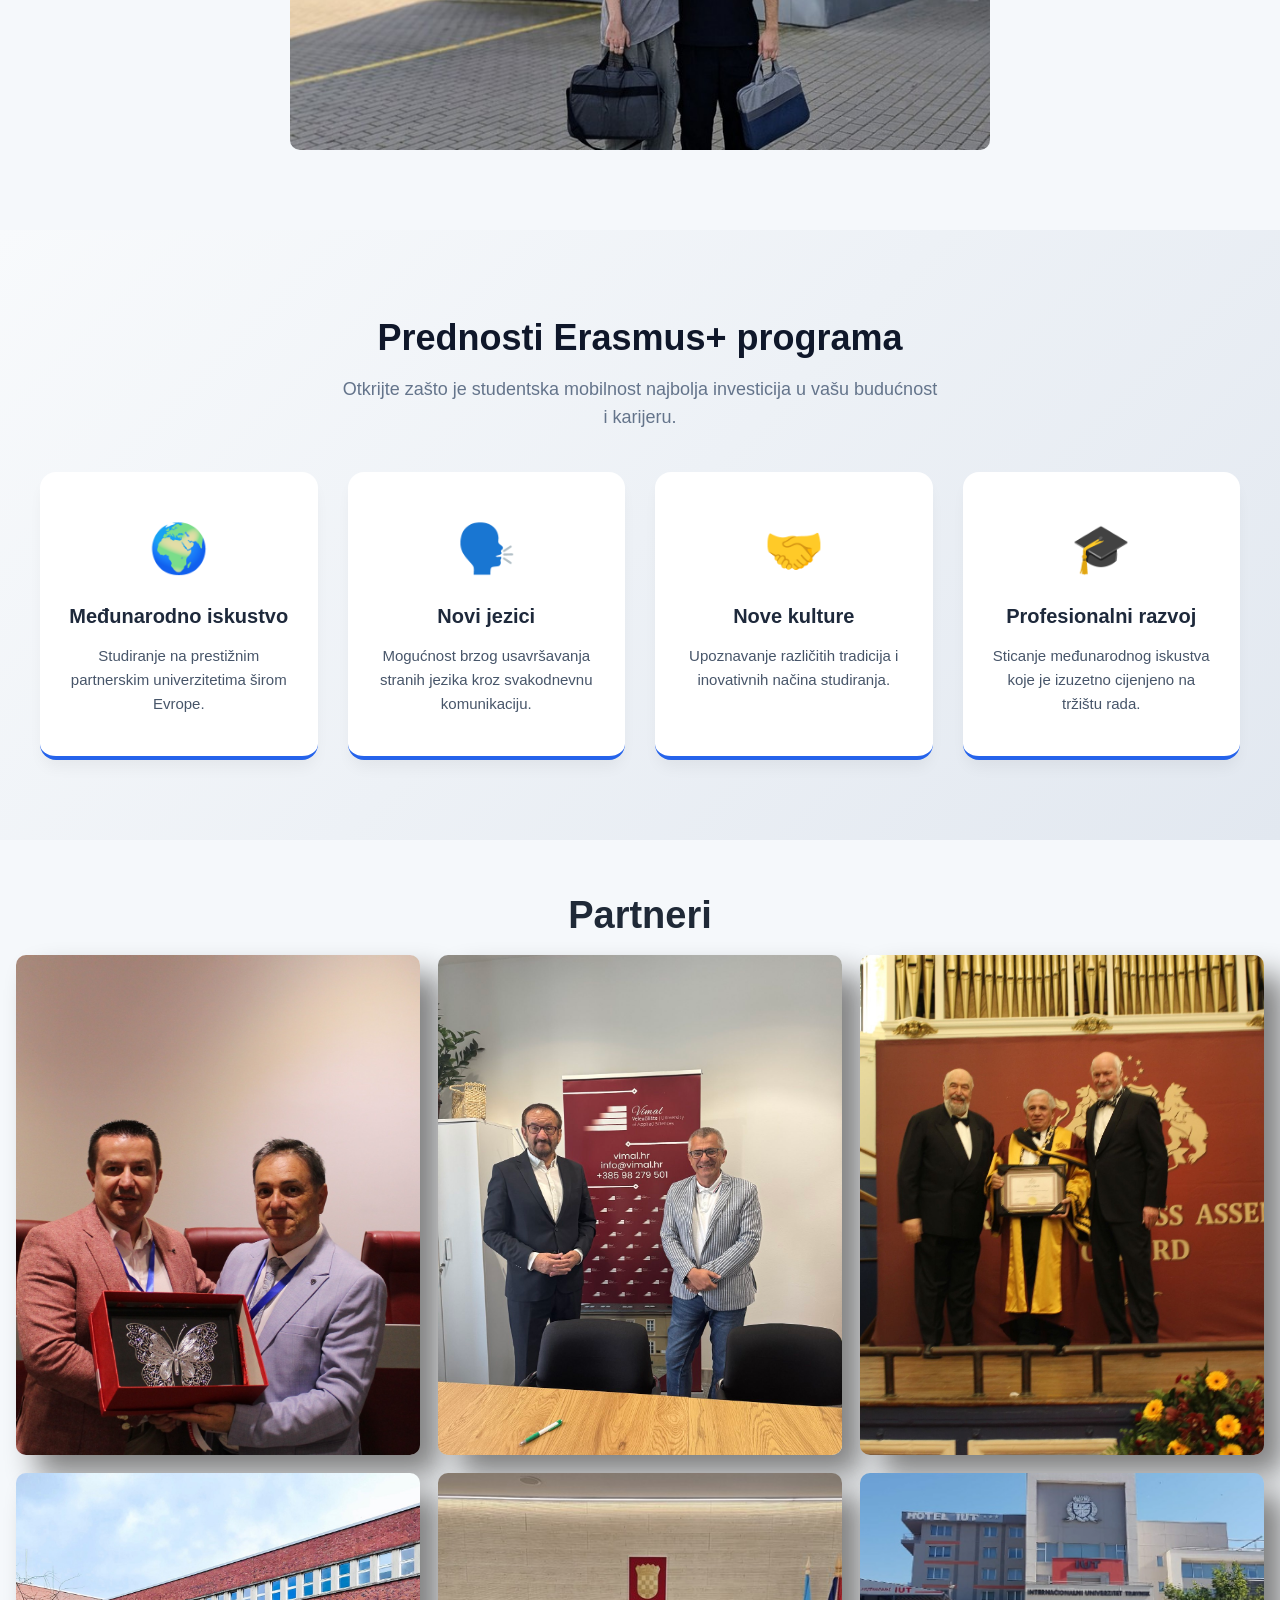
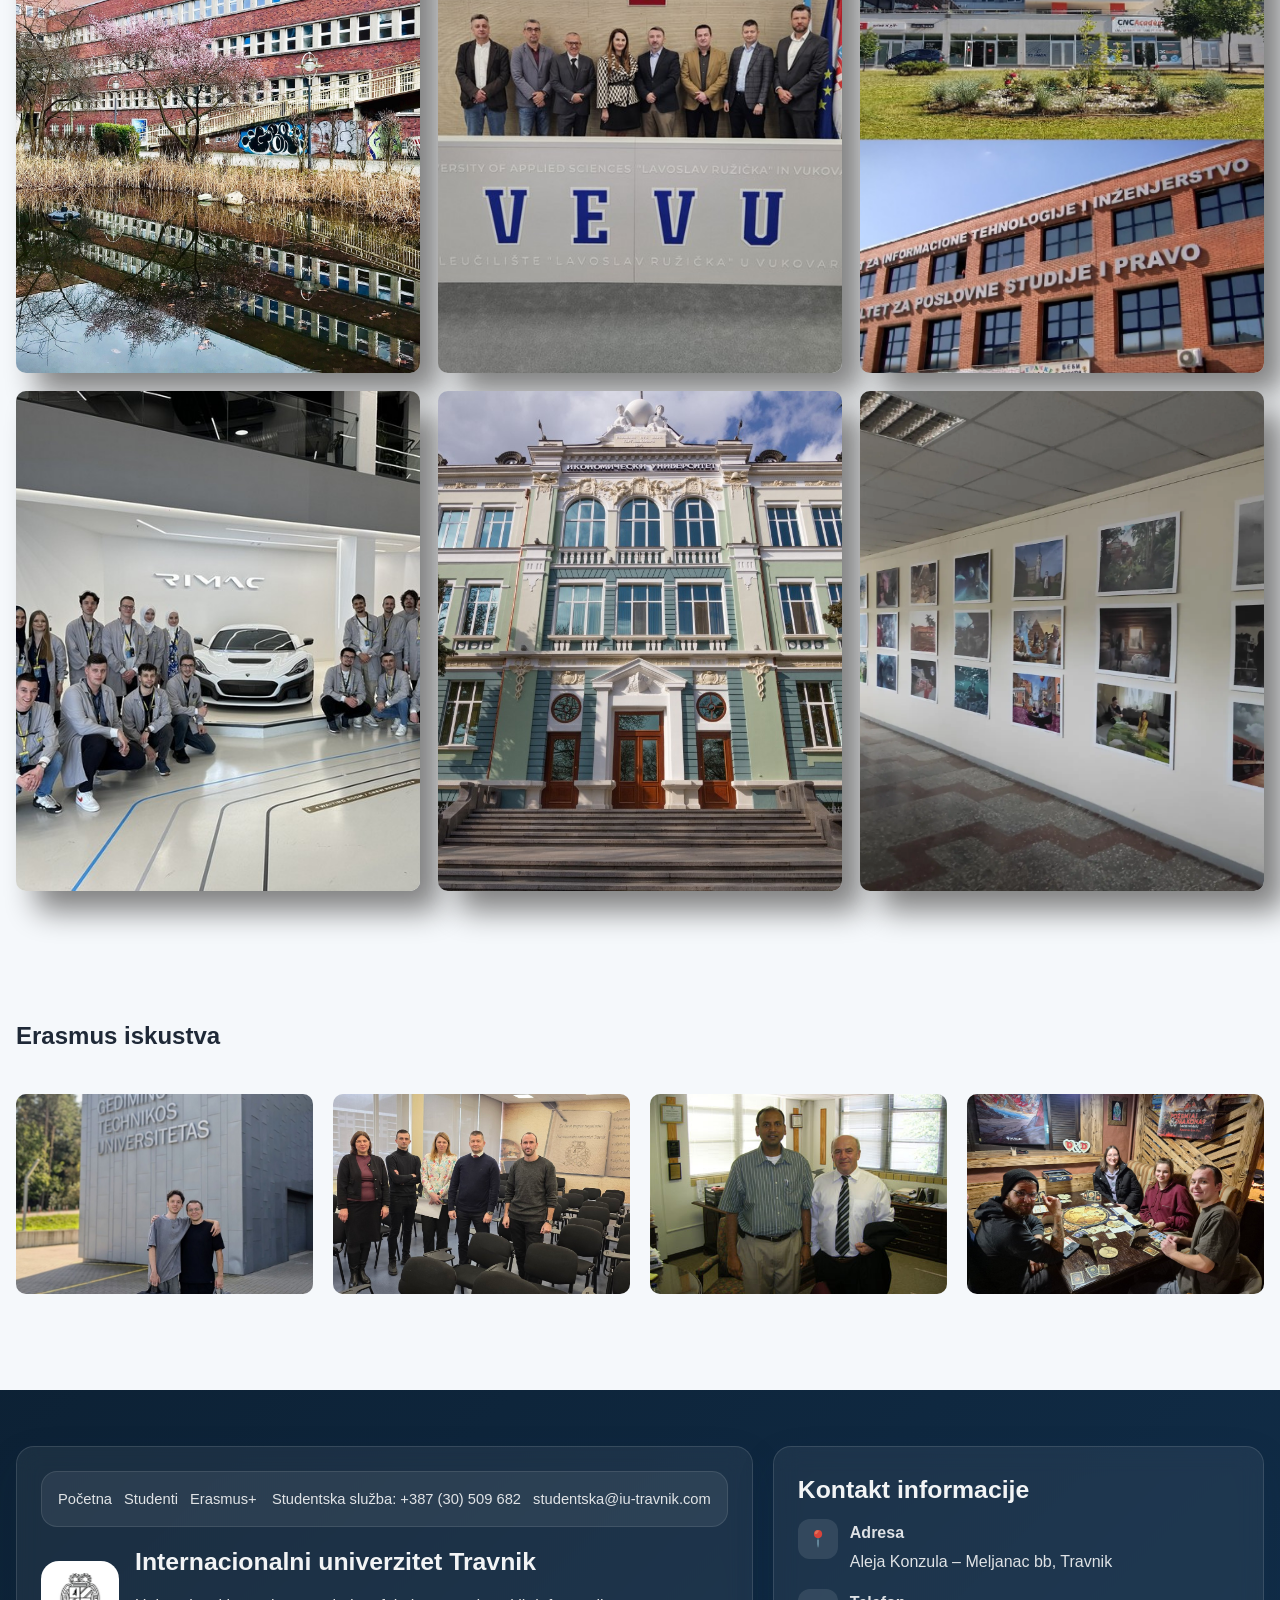
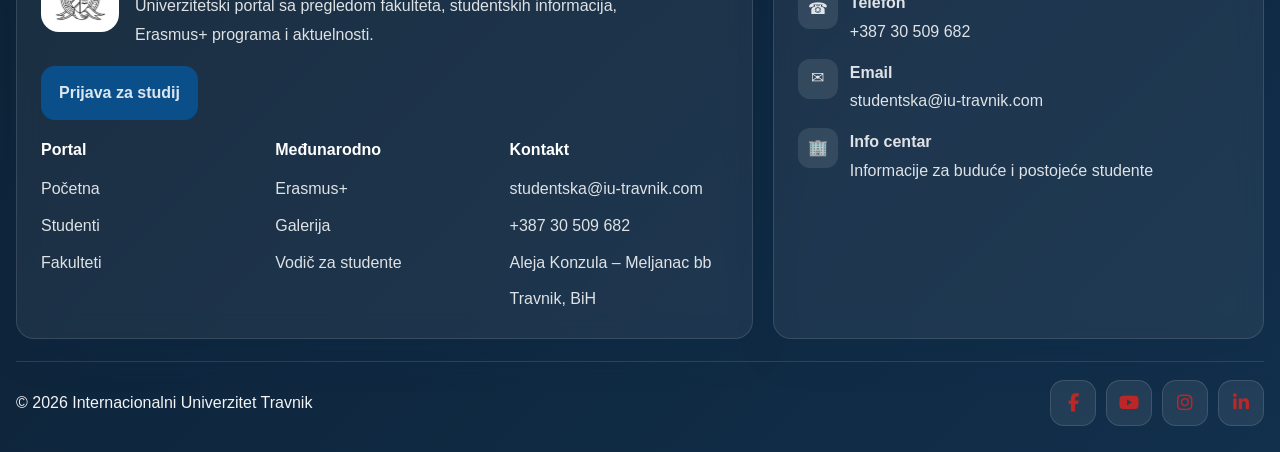
==== commit 4a7593ee: "Finished the project" ====
--- a/erasmus.html
+++ b/erasmus.html
@@ -14,8 +14,6 @@
   </head>
 
   <body>
-    <!-- HEADER -->
-
     <header class="header">
       <div class="container header-inner">
         <a href="index.html" class="brand" aria-label="IUT Travnik početna">
@@ -58,8 +56,6 @@
     >
       <div class="container"></div>
     </section>
-
-    <!-- INTRO -->
 
     <section class="erasmus-intro">
       <div class="container">
@@ -141,7 +137,6 @@
         </p>
 
         <div class="benefits-grid">
-          <!-- Kartica 1 -->
           <div class="benefit-card">
             <div style="font-size: 48px; margin-bottom: 15px">🌍</div>
             <h3
@@ -166,7 +161,6 @@
             </p>
           </div>
 
-          <!-- Kartica 2 -->
           <div class="benefit-card">
             <div style="font-size: 48px; margin-bottom: 15px">🗣️</div>
             <h3
@@ -192,7 +186,6 @@
             </p>
           </div>
 
-          <!-- Kartica 3 -->
           <div class="benefit-card">
             <div style="font-size: 48px; margin-bottom: 15px">🤝</div>
             <h3
@@ -217,7 +210,6 @@
             </p>
           </div>
 
-          <!-- Kartica 4 -->
           <div class="benefit-card">
             <div style="font-size: 48px; margin-bottom: 15px">🎓</div>
             <h3
@@ -248,18 +240,18 @@
 
     <section class="section">
       <h2 style="text-align: center; font-size: 38px; padding-bottom: 10px">
-        Partners
+        Partneri
       </h2>
       <div class="container grid">
-        <img class="img" src="assets/ceepus-logo1-300x300.jpg" />
-        <img class="img" src="assets/slide3.jpg" />
+        <img class="img" src="assets/sporazum1.jpg" />
+        <img class="img" src="assets/sporazum2.jpg" />
         <img class="img" src="assets/slide4.jpg" />
-        <img class="img" src="assets/studenti 2.jpg" />
+        <img class="img" src="assets/sporazum3.jpg" />
+        <img class="img" src="assets/sporazum4.jpg" />
+        <img class="img" src="assets/sporazum5.jpg" />
+        <img class="img" src="assets/RIMAC-POSJETA.jpg" />
+        <img class="img" src="assets/sporazum7.jpg" />
         <img class="img" src="assets/slike.jpg" />
-        <img class="img" src="assets/ja.jpg" />
-        <img class="img" src="assets/studenti 4.jpg" />
-        <img class="img" src="assets/faks.jpg" />
-        <img class="img" src="assets/studenti.jpg" />
       </div>
     </section>
 
@@ -268,13 +260,13 @@
         <h2>Erasmus iskustva</h2>
 
         <div class="gallery-grid">
-          <img src="assets/erasmus2.jpg" />
-
-          <img src="assets/erasmus3.jpg" />
-
-          <img src="assets/erasmus4.jpg" />
-
-          <img src="assets/erasmus5.jpg" />
+          <img src="assets/emir i ja.jpg" />
+
+          <img src="assets/vilnius 2.jpg" />
+
+          <img src="assets/kulovic_4.jpg" />
+
+          <img src="assets/studenti 3.jpg" />
         </div>
       </div>
     </section>
@@ -283,28 +275,148 @@
 
     <footer class="footer">
       <div class="container">
-        <div class="footer-brand">
-          <img src="assets/iut.jpg" alt="IUT Travnik logo" />
-
-          <div>
-            <h3>Internacionalni univerzitet Travnik</h3>
-
-            <p>
-              Univerzitetski portal sa pregledom fakulteta, studentskih
-              informacija, Erasmus+ programa i aktuelnosti.
-            </p>
-          </div>
+        <div class="footer-top">
+          <article class="footer-card">
+            <div class="footer-mini-topbar">
+              <div class="footer-mini-topbar-left">
+                <a class="footer-mini-link" href="index.html">Početna</a>
+                <a class="footer-mini-link" href="studenti.html">Studenti</a>
+                <a class="footer-mini-link" href="erasmus.html">Erasmus+</a>
+              </div>
+              <div class="footer-mini-topbar-right">
+                <span class="footer-mini-info"
+                  >Studentska služba: +387 (30) 509 682</span
+                >
+                <a
+                  class="footer-mini-link"
+                  href="mailto:studentska@iu-travnik.com"
+                  >studentska@iu-travnik.com</a
+                >
+              </div>
+            </div>
+
+            <div class="footer-brand">
+              <img src="assets/iut.jpg" alt="IUT Travnik logo" />
+              <div>
+                <h3>Internacionalni univerzitet Travnik</h3>
+                <p>
+                  Univerzitetski portal sa pregledom fakulteta, studentskih
+                  informacija, Erasmus+ programa i aktuelnosti.
+                </p>
+              </div>
+            </div>
+
+            <a href="studenti.html" class="footer-cta">Prijava za studij</a>
+
+            <div class="footer-links-grid">
+              <div class="footer-column">
+                <h4>Portal</h4>
+                <ul>
+                  <li><a href="index.html">Početna</a></li>
+                  <li><a href="studenti.html">Studenti</a></li>
+                  <li><a href="fakulteti.html">Fakulteti</a></li>
+                </ul>
+              </div>
+
+              <div class="footer-column">
+                <h4>Međunarodno</h4>
+                <ul>
+                  <li><a href="erasmus.html">Erasmus+</a></li>
+                  <li><a href="galerija.html">Galerija</a></li>
+                  <li><a href="studenti.html">Vodič za studente</a></li>
+                </ul>
+              </div>
+
+              <div class="footer-column">
+                <h4>Kontakt</h4>
+                <ul>
+                  <li>
+                    <a href="mailto:studentska@iu-travnik.com"
+                      >studentska@iu-travnik.com</a
+                    >
+                  </li>
+                  <li><a href="#">+387 30 509 682</a></li>
+                  <li><a href="#">Aleja Konzula – Meljanac bb</a></li>
+                  <li><a href="#">Travnik, BiH</a></li>
+                </ul>
+              </div>
+            </div>
+          </article>
+
+          <article class="footer-card">
+            <h3>Kontakt informacije</h3>
+            <ul class="footer-contact-list">
+              <li>
+                <span>📍</span>
+                <div>
+                  <strong>Adresa</strong><br />Aleja Konzula – Meljanac bb,
+                  Travnik
+                </div>
+              </li>
+              <li>
+                <span>☎</span>
+                <div><strong>Telefon</strong><br />+387 30 509 682</div>
+              </li>
+              <li>
+                <span>✉</span>
+                <div>
+                  <strong>Email</strong><br /><a
+                    href="mailto:studentska@iu-travnik.com"
+                    >studentska@iu-travnik.com</a
+                  >
+                </div>
+              </li>
+              <li>
+                <span>🏢</span>
+                <div>
+                  <strong>Info centar</strong><br />Informacije za buduće i
+                  postojeće studente
+                </div>
+              </li>
+            </ul>
+          </article>
         </div>
 
-        <div class="footer-social">
-          <a href="#"><i class="fab fa-facebook"></i></a>
-
-          <a href="#"><i class="fab fa-youtube"></i></a>
-
-          <a href="#"><i class="fab fa-instagram"></i></a>
+        <div class="footer-bottom">
+          <p>© 2026 Internacionalni Univerzitet Travnik</p>
+          <div class="footer-socials">
+            <a
+              href="https://www.facebook.com/"
+              target="_blank"
+              rel="noreferrer"
+              aria-label="Facebook"
+            >
+              <i class="fa-brands fa-facebook-f"></i>
+            </a>
+
+            <a
+              href="https://www.youtube.com/"
+              target="_blank"
+              rel="noreferrer"
+              aria-label="YouTube"
+            >
+              <i class="fa-brands fa-youtube"></i>
+            </a>
+
+            <a
+              href="https://www.instagram.com/"
+              target="_blank"
+              rel="noreferrer"
+              aria-label="Instagram"
+            >
+              <i class="fa-brands fa-instagram"></i>
+            </a>
+
+            <a
+              href="https://www.linkedin.com/"
+              target="_blank"
+              rel="noreferrer"
+              aria-label="LinkedIn"
+            >
+              <i class="fa-brands fa-linkedin-in"></i>
+            </a>
+          </div>
         </div>
-
-        <p class="footer-copy">© 2026 Internacionalni univerzitet Travnik</p>
       </div>
     </footer>
 
--- a/style.css
+++ b/style.css
@@ -337,6 +337,7 @@
   justify-content: space-between;
   gap: 16px;
   align-items: flex-start;
+  flex-wrap: wrap; /* Ispravka za mobilne telefone */
 }
 
 .panel-top h2 {
@@ -1040,6 +1041,10 @@
     text-align: center;
     max-width: 100%;
   }
+
+  .hero-panel {
+    padding: 16px;
+  }
 }
 
 /* CARD HOVER ANIMATION */
@@ -1079,10 +1084,6 @@
   transform: scale(1.08);
 }
 
-/* ========================= */
-/* ERASMUS PAGE STYLE */
-/* ========================= */
-
 .erasmus-section {
   padding: 80px 10%;
   background: #f9fafb;
@@ -1173,10 +1174,6 @@
     grid-template-columns: 1fr;
   }
 }
-
-/* ========================= */
-/* ERASMUS PAGE */
-/* ========================= */
 
 .erasmus-intro {
   padding: 80px 0;
